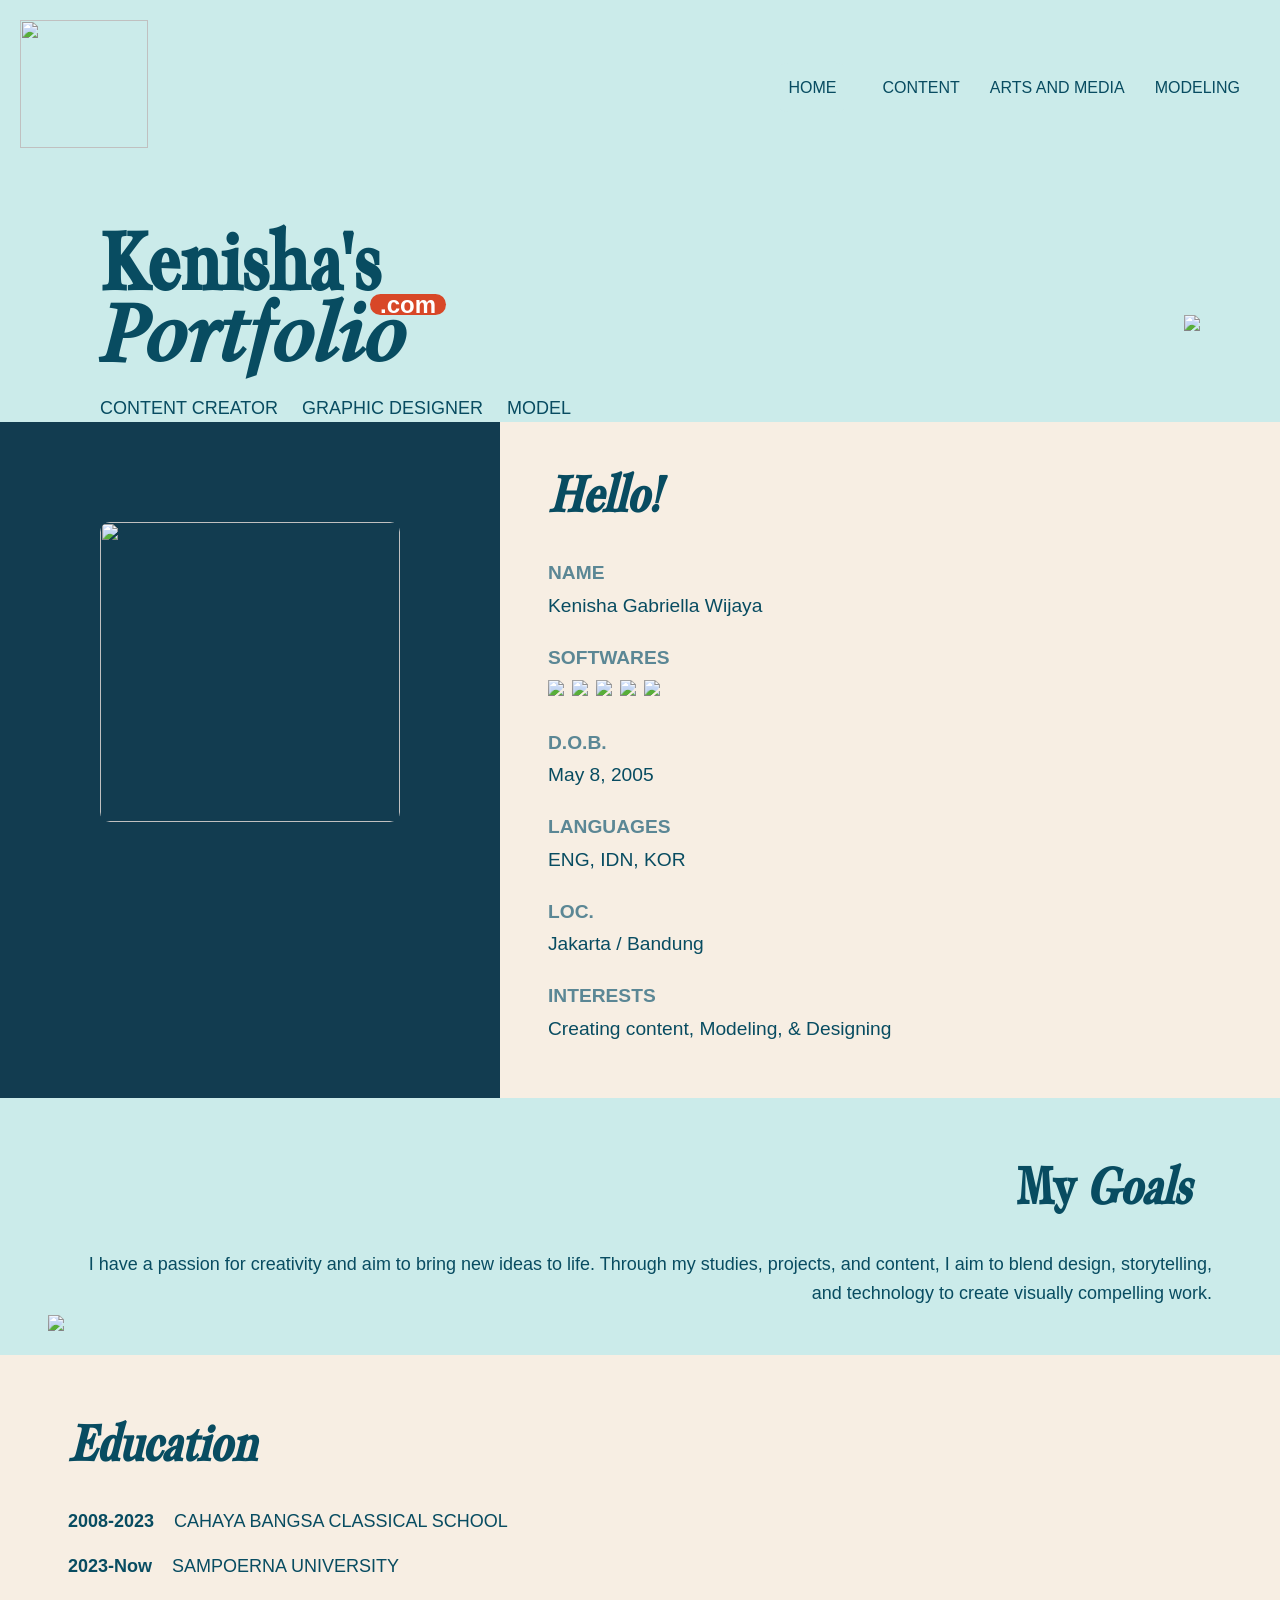
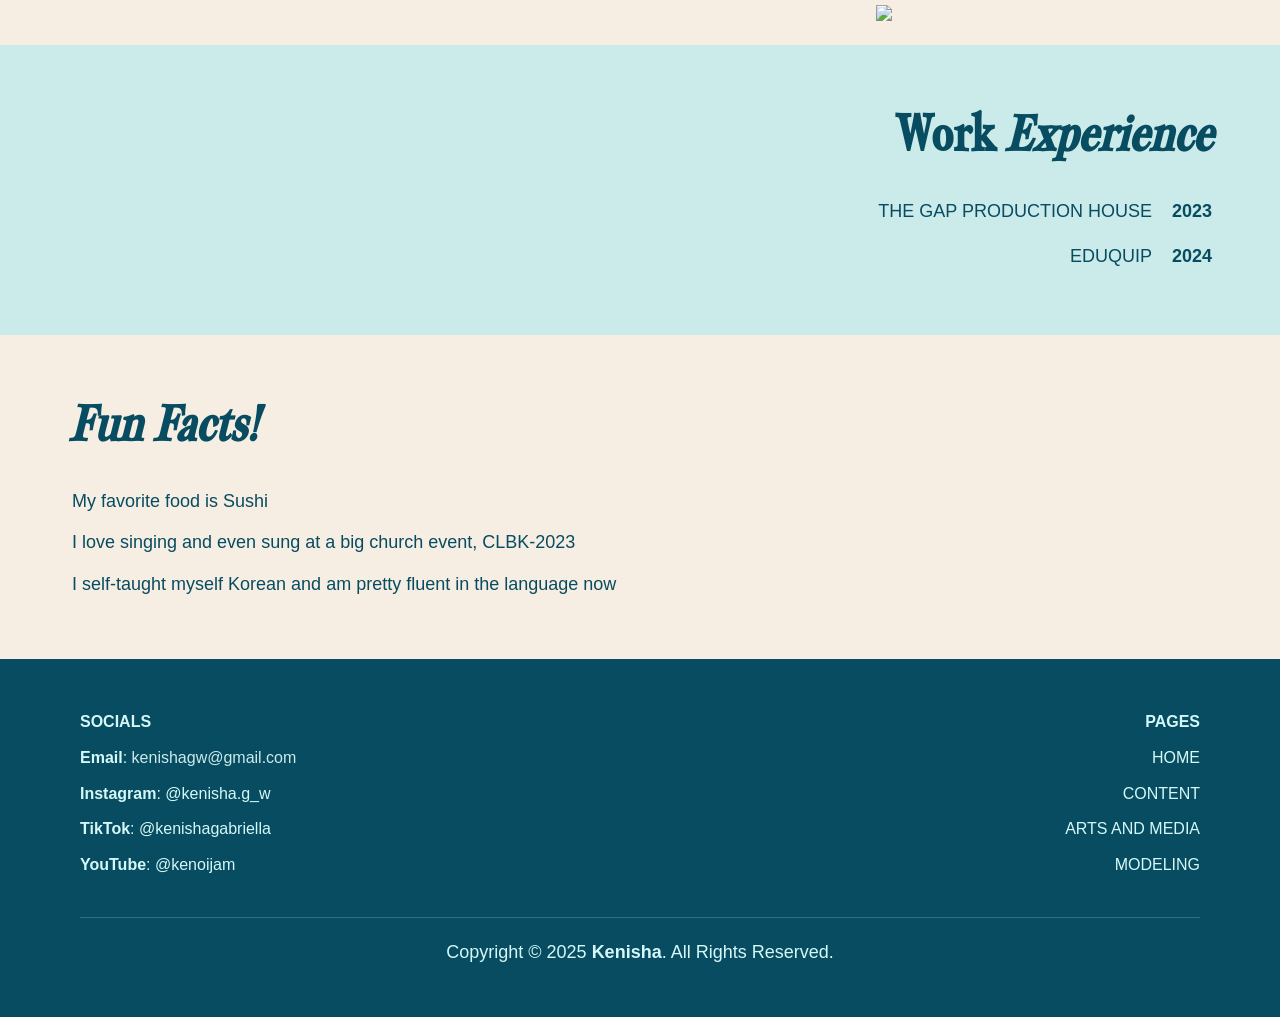
==== index.html @ 634381ec "Add files via upload" ====
<!DOCTYPE html>
<html lang="en">
<head>
  <meta charset="UTF-8" />
  <meta name="viewport" content="width=device-width, initial-scale=1.0"/>
  <title>Kenisha's Portfolio</title>
  <link rel="stylesheet" href="style.css"/>
</head>
<body>
  <header>
    <nav class="navbar">
      <div class="logo"><a href="index.html"><img src="/IMAGES/LOGO.png" style="width:128px;height:128px;" ></a></div>
      <ul style="font-family: Arial, Helvetica, sans-serif;">
        <li><a class="active" href="#">HOME</a></li>
        <li><a href="content.html">CONTENT</a></li>
        <li><a href="artsandmedia.html">ARTS AND MEDIA</a></li>
        <li><a href="modeling.html">MODELING</a></li>
      </ul>
    </nav>

<script>
//         const emailText = document.getElementById("emailText");

// // Add an event listener to the text to copy it when clicked
// emailText.addEventListener("click", function() {
//     // Create a temporary text area to hold the email text
//     const textarea = document.createElement("textarea");
//     textarea.value = emailText.innerText;
//     document.body.appendChild(textarea);
//     textarea.select();
//     document.execCommand("copy");
//     document.body.removeChild(textarea);

//     // Optionally, alert the user that the email was copied
//     alert("Email copied to clipboard: " + textarea.value);
// });

    // const email = document.getElementById("email");
    // const popup = document.getElementById("popup");

    // email.addEventListener("click", function (e) {
    //   const emailText = email.textContent;

    //   // Fallback-compatible copy logic
    //   if (navigator.clipboard && window.isSecureContext) {
    //     navigator.clipboard.writeText(emailText).then(() => {
    //       showPopup(e.pageX, e.pageY);
    //     }).catch(err => {
    //       fallbackCopy(emailText, e.pageX, e.pageY);
    //     });
    //   } else {
    //     fallbackCopy(emailText, e.pageX, e.pageY);
    //   }
    // });

    // function fallbackCopy(text, x, y) {
    //   const textarea = document.createElement("textarea");
    //   textarea.value = text;
    //   document.body.appendChild(textarea);
    //   textarea.select();
    //   try {
    //     document.execCommand("copy");
    //     showPopup(x, y);
    //   } catch (err) {
    //     alert("Copy failed");
    //   }
    //   document.body.removeChild(textarea);
    // }

    // function showPopup(x, y) {
    //   popup.style.left = `${x + 10}px`;
    //   popup.style.top = `${y + 10}px`;
    //   popup.style.display = "block";
    //   requestAnimationFrame(() => {
    //     popup.style.opacity = "1";
    //   });

    //   setTimeout(() => {
    //     popup.style.opacity = "0";
    //     setTimeout(() => {
    //       popup.style.display = "none";
    //     }, 300);
    //   }, 2000);
    // }
</script>


  </header>

  <main>
    <section class="hero">
      <div class="hero-content">
        <div class="hero-text">
          <h1>Kenisha's <span class="domain">Portfolio</span></h1>
          <div class="hero-tags">
            <span>CONTENT CREATOR</span>
            <span>GRAPHIC DESIGNER</span>
            <span>MODEL</span>
          </div>
        </div>
        <div class="hero-image">
          <img src="/IMAGES/PROFILE 1.png"/>
        </div>
      </div>
    </section>

    <section class="hello-section">
        <div class="photo-card">
          <img src="/IMAGES/PROFILE 2.JPG" style="width:300px;height:300px;"/>
        </div>
        <div class="info-card">
          <h2><span class="underline">Hello!</span></h2>
          
          <div class="name-section info-section">
            <strong>NAME</strong>
            <div class="content">Kenisha Gabriella Wijaya</div>
          </div>
          
          <div class="languages-section info-section">
            <strong>LANGUAGES</strong>
            <div class="content">ENG, IDN, KOR</div>
          </div>
          
          <div class="dob-section info-section">
            <strong>D.O.B.</strong>
            <div class="content">May 8, 2005</div>
          </div>
          
          <div class="loc-section info-section">
            <strong>LOC.</strong>
            <div class="content">Jakarta / Bandung</div>
          </div>
          
          <div class="interests-section info-section">
            <strong>INTERESTS</strong>
            <div class="content">Creating content, Modeling, & Designing</div>
          </div>
          
          <div class="software-section info-section">
            <strong>SOFTWARES</strong>
            <div class="software-icons">
              <span class="software-icon"><img src="SOFTWARES/SOFTWARE-01.png" style="width: 40px;"></span>
              <span class="software-icon"><img src="SOFTWARES/SOFTWARE-02.png" style="width: 40px;"></span>
              <span class="software-icon"><img src="SOFTWARES/SOFTWARE-03.png" style="width: 40px;"></span>
              <span class="software-icon"><img src="SOFTWARES/SOFTWARE-04.png" style="width: 40px;"></span>
              <span class="software-icon"><img src="SOFTWARES/SOFTWARE-05.png" style="width: 40px;"></span>
            </div>
          </div>
        </div>
      </section>

    <section class="goals-section">
      <h2>My<span class="circle">Goals</span></h2>
      <p>I have a passion for creativity and aim to bring new ideas to life. Through my studies, projects, and content, I aim to blend design, storytelling, and technology to create visually compelling work.</p>
    </section>

    <section class="education-section">
      <div class="arrow">
      <img src="/ELEMENTS/ARROW.png" class="g-arrow">
      </div>
      <h2><span class="highlight">Education</span></h2>
      <div class="education-item">
        <div class="year-school">2008-2023</div>
        <div class="school">CAHAYA BANGSA CLASSICAL SCHOOL</div>
      </div>
      <div class="education-item">
        <div class="year-school">2023-Now</div>
        <div class="school">SAMPOERNA UNIVERSITY</div>
      </div>
    </section>

    <section class="work-section">
      <img src="/ELEMENTS/ARROW 2.png" class="e-arrow">
      <h2>Work <span class="highlight">Experience</span></h2>
      <div class="work-items">
        <div class="work-item">
          <div class="year-work">2023</div>
          <div class="company">THE GAP PRODUCTION HOUSE</div>
        </div>
        <div class="work-item">
          <div class="year-work">2024</div>
          <div class="company">EDUQUIP</div>
          
        </div>
      </div>
    </section>

    <section class="fun-facts-section">
      <h2><span class="underline"><span class="highlight">Fun</span> Facts!</class></h2>
      <ul>
        <li>My favorite food is Sushi</li>
        <li>I love singing and even sung at a big church event, CLBK-2023</li>
        <li>I self-taught myself Korean and am pretty fluent in the language now</li>
      </ul>
    </section>

  <footer>
      <div class="footer-container">
        <div class="footer-contacts">
          <ul class="socials">
            <li><strong>SOCIALS</strong></li>
            <li><strong>Email</strong>: <span id="email">kenishagw@gmail.com</span></li>
            <div id="popup"><strong>Email copied to clipboard!</strong></div>
          <script>
            const email = document.getElementById("email");
            const popup = document.getElementById("popup");
        
            email.addEventListener("click", function (e) {
              const emailText = email.textContent;
        
              // Fallback-compatible copy logic
              if (navigator.clipboard && window.isSecureContext) {
                navigator.clipboard.writeText(emailText).then(() => {
                  showPopup(e.pageX, e.pageY);
                }).catch(err => {
                  fallbackCopy(emailText, e.pageX, e.pageY);
                });
              } else {
                fallbackCopy(emailText, e.pageX, e.pageY);
              }
            });
        
            function fallbackCopy(text, x, y) {
              const textarea = document.createElement("textarea");
              textarea.value = text;
              document.body.appendChild(textarea);
              textarea.select();
              try {
                document.execCommand("copy");
                showPopup(x, y);
              } catch (err) {
                alert("Copy failed");
              }
              document.body.removeChild(textarea);
            }

            function copyEmail(x, y) {
              const emailText = email.textContent;

              if (navigator.clipboard && window.isSecureContext) {
                  navigator.clipboard.writeText(emailText).then(() => {
                    showPopup(x, y);
                      }).catch(() => {
            fallbackCopy(emailText, x, y);
            });
            } else {
              fallbackCopy(emailText, x, y);
            }
          }

          email.addEventListener("touchstart", function (e) {
            const touch = e.touches[0];
            copyEmail(touch.pageX, touch.pageY);
          });   
        
            function showPopup(x, y) {
              popup.style.left = `${x + 10}px`;
              popup.style.top = `${y + 10}px`;
              popup.style.display = "block";
              requestAnimationFrame(() => {
                popup.style.opacity = "1";
              });
        
              setTimeout(() => {
                popup.style.opacity = "0";
                setTimeout(() => {
                  popup.style.display = "none";
                }, 300);
              }, 2000);
            }
          </script>
            <li><strong>Instagram</strong>: <a href="https://www.instagram.com/kenisha_g.w/" target="_blank">@kenisha.g_w</a></li>
            <li><strong>TikTok</strong>: <a href="https://www.tiktok.com/@kenishagabriella" target="_blank">@kenishagabriella</a></li>
            <li><strong>YouTube</strong>: <a href="https://youtube.com/@kenoijam?si=weQgr9ZJpMn4n5aB" target="_blank">@kenoijam</a></li>
          </ul>
        </div>
        
        <div class="footer-nav">
          <ul>
            <li><strong>PAGES</strong></li>
            <li><a href="index.html">HOME</a></li>
            <li><a href="content.html">CONTENT</a></li>
            <li><a href="artsandmedia.html">ARTS AND MEDIA</a></li>
            <li><a href="modeling.html">MODELING</a></li>
          </ul>
        </div>
      </div>

      <div class="footer-copyright">
        <p>Copyright © 2025 <strong>Kenisha</strong>. All Rights Reserved.</p>
      </div>
    </footer>
</body>
</html>
---- style.css ----
@font-face {
    font-family: 'MauritiusCondensed';
    src: url('Mauritius W01 Condensed.ttf') format('truetype');
    font-weight: normal;
    font-style: normal;
  }
  
  @font-face {
    font-family: 'MauritiusItalic';
    src: url('Mauritius W01 Italic.ttf') format('truetype');
    font-weight: normal;
    font-style: italic;
  }
  
  * {
    margin: 0;
    padding: 0;
    box-sizing: border-box;
  }
  
  body {
    margin: 0;
    font-family: 'MauritiusCondensed', sans-serif;
    color: #084c61;
    line-height: 1.6;
  }
  
  p{
    font-family: Arial, Helvetica, sans-serif;
    font-size: large;
  }

  /* Header */
  header {
    background-color: #cbebea;
    text-decoration: none;
  }
  
  .navbar {
    display: flex;
    justify-content: space-between;
    align-items: center;
    padding: 20px 20px;
    background-color: #cbebea;
    flex-wrap: wrap;
  }
  
  .nav-links {
    list-style: none;
    display: flex;
    gap: 5px;
    margin-left: auto;
  }
  
  .nav-links li a {
    text-decoration: none;
    color: #084c61;
    font-family: Arial, Helvetica, sans-serif;
  }
  
  .logo img {
    max-width: 100%;
    background-color: #cbebea;
  }
  
  nav ul {
    list-style: none;
    display: flex;
    gap: 30px;
    margin-right: 20px;
    padding: 0;
    margin-left: auto;
    background-color: #cbebea;
  }
  
  nav a {
    text-decoration: none;
    color: #084c61;
    position: relative;
    text-align: right;
        background-color: #cbebea;
  }


  .navbar a.active {
    border-radius: 1rem;
    background-image: url('/ELEMENTS/CIRCLE.png');
    background-size: cover;
    background-position: center;
    z-index: 1;
    position: relative;
    padding: 16px;
    text-decoration: none;
  }

  /* Hero Section */
  .hero {
    background-color: #cbebea;
    padding: 3rem 5rem 0 0;
  }
  
  .hero-content {
    display: flex;
    justify-content: space-between;
    align-items: center;
    margin-bottom: 0;
  }
  
  .hero-text {
    flex: 1;
    margin-left: 100px;
    font-size: 80px;
  }
  
  .hero-text h1 {
    font-size: 80px;
    line-height: 0.9;
    color: #084c61;
    font-family: 'MauritiusCondensed', sans-serif;
    margin-bottom: 1.5rem;
  }

  .domain {
    color: #084c61;
    font-family: 'MauritiusItalic', serif;
    position: relative;
  }
  
  .domain:after {
    content: '.com';
    position: absolute;
    top: 10px;
    right: -40px;
    font-size: 1.5rem;
    background-color: #D84727;
    color: white;
    padding: 0 10px;
    border-radius: 30px;
    font-family: Arial, Helvetica, sans-serif;
  }
  
  .hero-tags {
    display: flex;
    gap: 1.5rem;
    color: #084c61;
    font-size: 18px;
    font-family: Arial, Helvetica, sans-serif;
  }
  
  .hero-tags span {
    position: relative;
  }
  
  .hero-image {
    flex: 1;
    display: flex;
    justify-content: flex-end;
    margin-bottom: 0;
  }
  
  .hero-image img {
    max-height: 900px;
    object-fit: fill;
    margin-bottom: 0;
  }
  
/* Hello Section */
.hello-section {
    display: flex;
    background-color: #123C50;
    padding: 0;
    color: #fff;
  }

  .underline {
    font-style: italic;
    display: inline-block;
    background-image: url(/ELEMENTS/UNDERLINE.png);
    background-repeat: no-repeat;
    background-position: bottom center;
    background-size: 100% 5px;
    height: 70px;
  }
  
  .photo-card {
    width: 500px;
    height: 500px;
    padding: 0;
    display: flex;
    justify-content: center;
    align-items: center;
    background-color: #123C50;
  }
  
  .photo-card img {
    max-width: 100%;
    height: auto;
    width: 100%;
    border-radius: 10px;
  }
  
  .info-card {
    flex: 2;
    background-color: #f7eee3;
    padding: 2rem 3rem;
    color: #084c61;
    display: grid;
    grid-template-columns: 1fr 1fr;
    grid-template-areas:
      "heading heading"
      "name software"
      "dob languages"
      "loc ."
      "interests .";
    column-gap: 2rem;
    font-family: Arial, Helvetica, sans-serif;
  }
  
  .info-card h2 {
    grid-area: heading;
    font-size: 50px;
    margin-bottom: 1.5rem;
    color: #084c61;
    position: relative;
    display: inline-block;
    font-family: 'MauritiusCondensed', serif;
  }
  
  .name-section {
    grid-area: name;
  }

  .dob-section {
    grid-area: dob;
  }
  
  .loc-section {
    grid-area: loc;
  }
  
  .interests-section {
    grid-area: interests;
  }
  
  .software-section {
    grid-area: software;
  }
  
  .languages-section {
    grid-area: languages;
  }
  
  .info-section {
    margin-bottom: 1.5rem;
  }
  
  .info-section strong {
    color: #5B8795;
    display: block;
    margin-bottom: 0.3rem;
    font-size: larger;
  }
  
  .info-section .content {
    font-size: larger;
    line-height: 1.3;
  }
  
  /* Software styling */
  .software-icons {
    display: flex;
    gap: 8px;
    margin-top: 0.3rem;
  }
  
  /* Goals Section */
  .goals-section {
    background-color: #cbebea;
    padding: 3rem;
    text-align: right;
    position: relative;
  }
  
  .goals-section h2 {
    font-size: 50px;
    margin-bottom: 1.5rem;
    color: #084c61;
    margin-right: 20px;
    margin-left: 20px;
  }
  
  .highlight {
    font-style: italic;
  }

  .circle{
    font-style: italic;
    border-radius: 2rem;
    background-image: url('/ELEMENTS/CIRCLE.png');
    background-size: contain;
    background-position: 5px center;
    background-repeat: no-repeat;
    right: 6px;
    z-index: 1;
    position: relative;
    padding: 16px;
  }

  .g-arrow {
    position: absolute;
    display:inline-block;
    top: -40px;
    margin: 0;
    height: 100px;
  }

  .goals-section p {
    margin-right: 20px;
    margin-left: 20px;
    text-align: right;
  }
  
  /* Education Section */
  .education-section {
    background-color: #f7eee3;
    padding: 3rem;
    position: relative;
  }
  
  .education-section h2 {
    font-size: 50px;
    margin-bottom: 1.5rem;
    color: #084c61;
    position: relative;
    display: inline-block;
    margin-right: 20px;
    margin-left: 20px;
  }

  .education-item {
    display: flex;
    margin-bottom: 1rem;
    margin-right: 20px;
    margin-left: 20px;
    font-family: Arial, Helvetica, sans-serif;
    text-align: left;
    font-size: large;
  }
  
  .school {
    margin-left: 20px;
  }

  .year-school {
    font-weight: bold;
    font-family: Arial, Helvetica, sans-serif;
  }

  .e-arrow {
    position: absolute;
    top: -40px;
    margin: 0 auto;
    height: 100px;
  }
  
  /* Work Experience Section */
  .work-section {
    background-color: #cbebea;
    padding: 3rem;
    text-align: right; 
    position: relative;
}
  
  .work-section h2 {
    font-size: 50px;
    margin-bottom: 1.5rem;
    color: #084c61;
    text-align: right;
    position: relative;
    display: inline-block;
    margin-right: 20px;
    margin-left: 20px;
  }
  
  .work-item {
    display: flex;
    flex-direction: row-reverse;
    margin-bottom: 1rem;
    margin-right: 20px;
    margin-left: 20px;
    font-family: Arial, Helvetica, sans-serif;
    font-size: large;
  }
  
  .year-work {
    text-align: left;
    font-weight: bold;
    font-family: Arial, Helvetica, sans-serif;
  }
  .company {
    text-align: right;
    margin-right: 20px;
  }
  
  /* Fun Facts Section */
  .fun-facts-section {
    background-color: #f7eee3;
    padding: 3rem;
    
  }
  
  .fun-facts-section h2 {
    font-size: 50px;
    margin-bottom: 1.5rem;
    color: #084c61;
    position: relative;
    display: inline-block;
    margin-left: 20px;
  }
  
  .fun-facts-section ul {
    list-style: none;
    font-family: Arial, Helvetica, sans-serif;
    font-size:large
  }
  
  .fun-facts-section li {
    position: relative;
    padding-left: 1.5rem;
    margin-bottom: 0.8rem;
  }

  /* Footer */
  footer {
    background-color: #084c61;
    color: #D4F8F8;
    padding: 50px 80px;
    font-family: Arial, Helvetica, sans-serif;
  }
  .footer-container {
    display: flex;
    justify-content: space-between;
    margin-bottom: 30px;
    align-items: flex-start;
  }
  
  .footer-contacts {
    flex: 1;
  }
  
  .footer-nav {
    flex: 1;
    text-align: right;
  }
  
  .socials {
    margin: 0;
    padding: 0;
    list-style: none;
  }

  .socials li {
    margin-right: 30px;
    margin-bottom: 10px;
  }
  
  .footer-contacts a {
    color: #D4F8F8;
    text-decoration: none;
  }

  .footer-contacts a:hover {
    text-decoration: underline;
  }

  .footer-nav ul {
    list-style: none;
    padding: 0;
    margin: 0;
  }
  
  .footer-nav li {
    margin-bottom: 10px;
  }
  
  .footer-nav a {
    color: #D4F8F8;
    text-decoration: none;
  }
  
  .footer-nav a:hover {
    text-decoration: underline;
  }
  
  .footer-copyright {
    border-top: 1px solid rgba(212, 248, 248, 0.2);
    padding-top: 20px;
    text-align: center;
  }

  #email {
    color: #cbebea;
    cursor: pointer;
  }

  #email:hover{
    text-decoration: underline;
  }

  #popup {
    position: absolute;
    background-color: #f7eee3;
    color: #084c61;
    padding: 10px 16px;
    border-radius: 25px;
    font-size: 14px;
    display: none;
    opacity: 0;
    transition: opacity 0.3s ease;
    z-index: 1000;
    pointer-events: none;
    font-family: Arial, Helvetica, sans-serif;
    font-style: italic;
  }

  /* Add this to your media query for smaller screens */
  @media (max-width: 768px) {
    .footer-container {
      flex-direction: column;
    }
    
    .footer-nav {
      text-align: left;
      margin-top: 20px;
    }
    .hero-image {
      display: flex;
      justify-content: center !important;
      align-items: center;
      width: 100%;
      padding: 0;
      margin: 0 auto;
    }
  
    .photo-card {
      display: flex;
      justify-content: center !important;
      align-items: center;
      width: 100%;
      padding: 0;
      margin: 0 auto 2rem auto;
      text-align: center;
    }
  
    .hero-image img{
      max-width: 100%;
      height: auto;
      margin: 0 auto;
      padding-left: 80px;
      display: block;
    }
    .photo-card img {
      max-width: 100%;
      height: auto;
      margin: 0 auto;
      display: block;
    }
  }

  .info-card {
    grid-template-columns: 1fr;
    grid-template-areas:
      "heading"
      "name"
      "software"
      "dob"
      "languages"
      "loc"
      "interests";
  }
  /* Responsive Styles */
  @media (max-width: 1024px) {
    .hero-text h1 {
      margin-left: 0;
      font-size: 4rem;
      text-align: center;
    }
    
    .hero-image img {
      max-height: 400px;
      justify-content: center;
    }
  }
  
  @media (max-width: 768px) {
    .navbar {
      flex-direction: column;
      align-items: flex-start;
    }
  
    .nav-links {
      flex-direction: column;
      width: 100%;
      gap: 0.5rem;
      margin: 1rem 0 0 0;
    }
  
    .nav-links li {
      width: 100%;
    }
  
    .nav-links li a {
      display: block;
      width: 100%;
      padding: 0.5rem;
      background-color: #f7eee3;
      text-align: left;
    }

    .hero-content {
        flex-direction: column;
        align-items: center;
        text-align: center;

    }
    
    .hero-text {
      margin-left: auto;
      margin-right: auto;
      text-align: center;
      padding: 0 1rem;
      max-width: 100%;
    }
    
    .hero-image {
      justify-content: center;
    }
    
    .hello-section {
      flex-direction: column;
    }
    
    .photo-card {
      margin-bottom: 2rem;
    }
    
    .interest-buttons {
      flex-direction: column;
      align-items: center;
    }
    
    .work-section h2 {
      float: none;
      text-align: left;
    }
    
    .work-item {
      flex-direction: row;
    }
    
    .company {
      text-align: left;
      padding-right: 0;
      padding-left: 20px;
    }
  }
  
  @media (max-width: 480px) {
    header {
      padding: 1rem;
    }
    
    .navbar {
      flex-direction: column;
    }
    
    nav ul {
      flex-direction: column;
      align-items: center;
      margin-top: 1rem;
    }
    
    .hero {
      padding: 1rem;
    }
    
    .hero-text h1 {
      font-size: 3rem;
      margin-left: 0;
      text-align: center;
    }

    .hero-image {
      justify-content: center;
    }
    
    .hello-section {
      flex-direction: column;
    }
    
    .photo-card {
      margin-bottom: 2rem;
      justify-content: center;
    }
    
    .hello-section,
    .goals-section,
    .education-section,
    .work-section,
    .fun-facts-section,
    .interested-section,
    .contact-section {
      padding: 2rem 1rem;
    }
  }
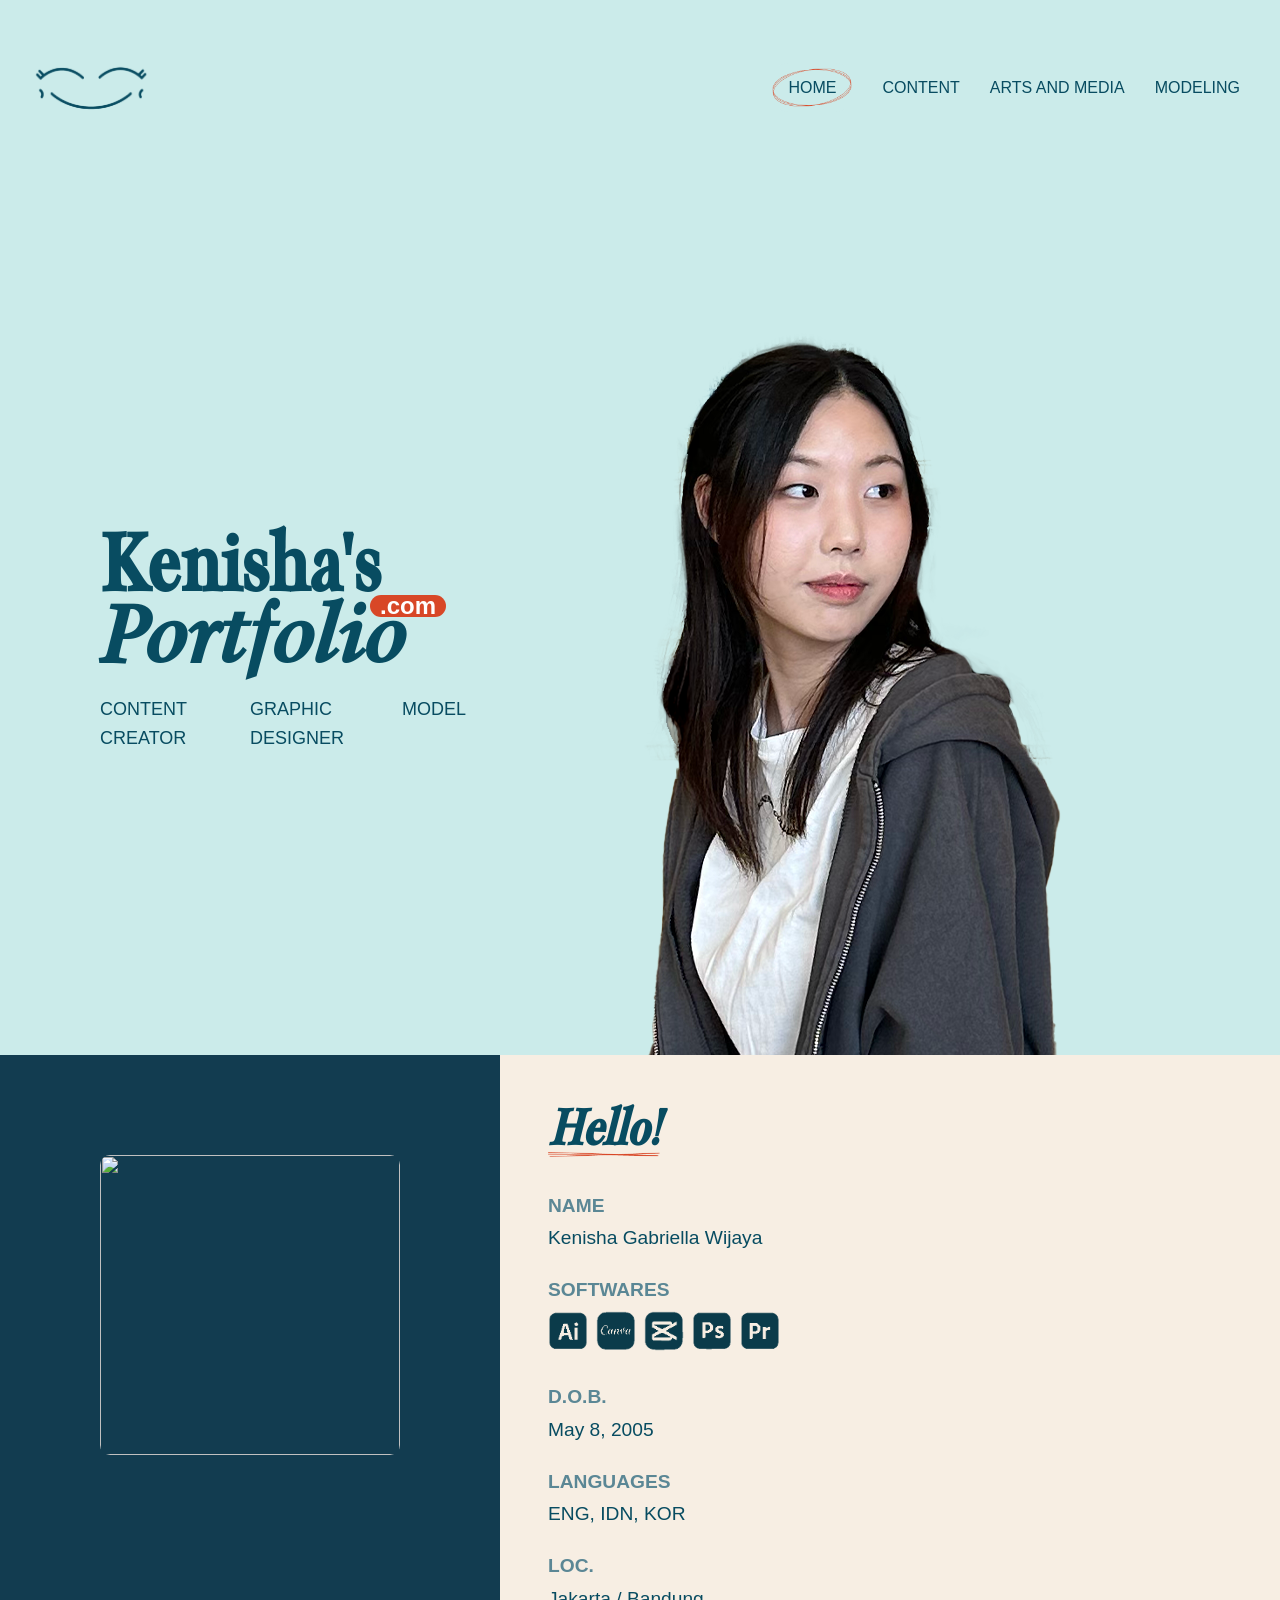
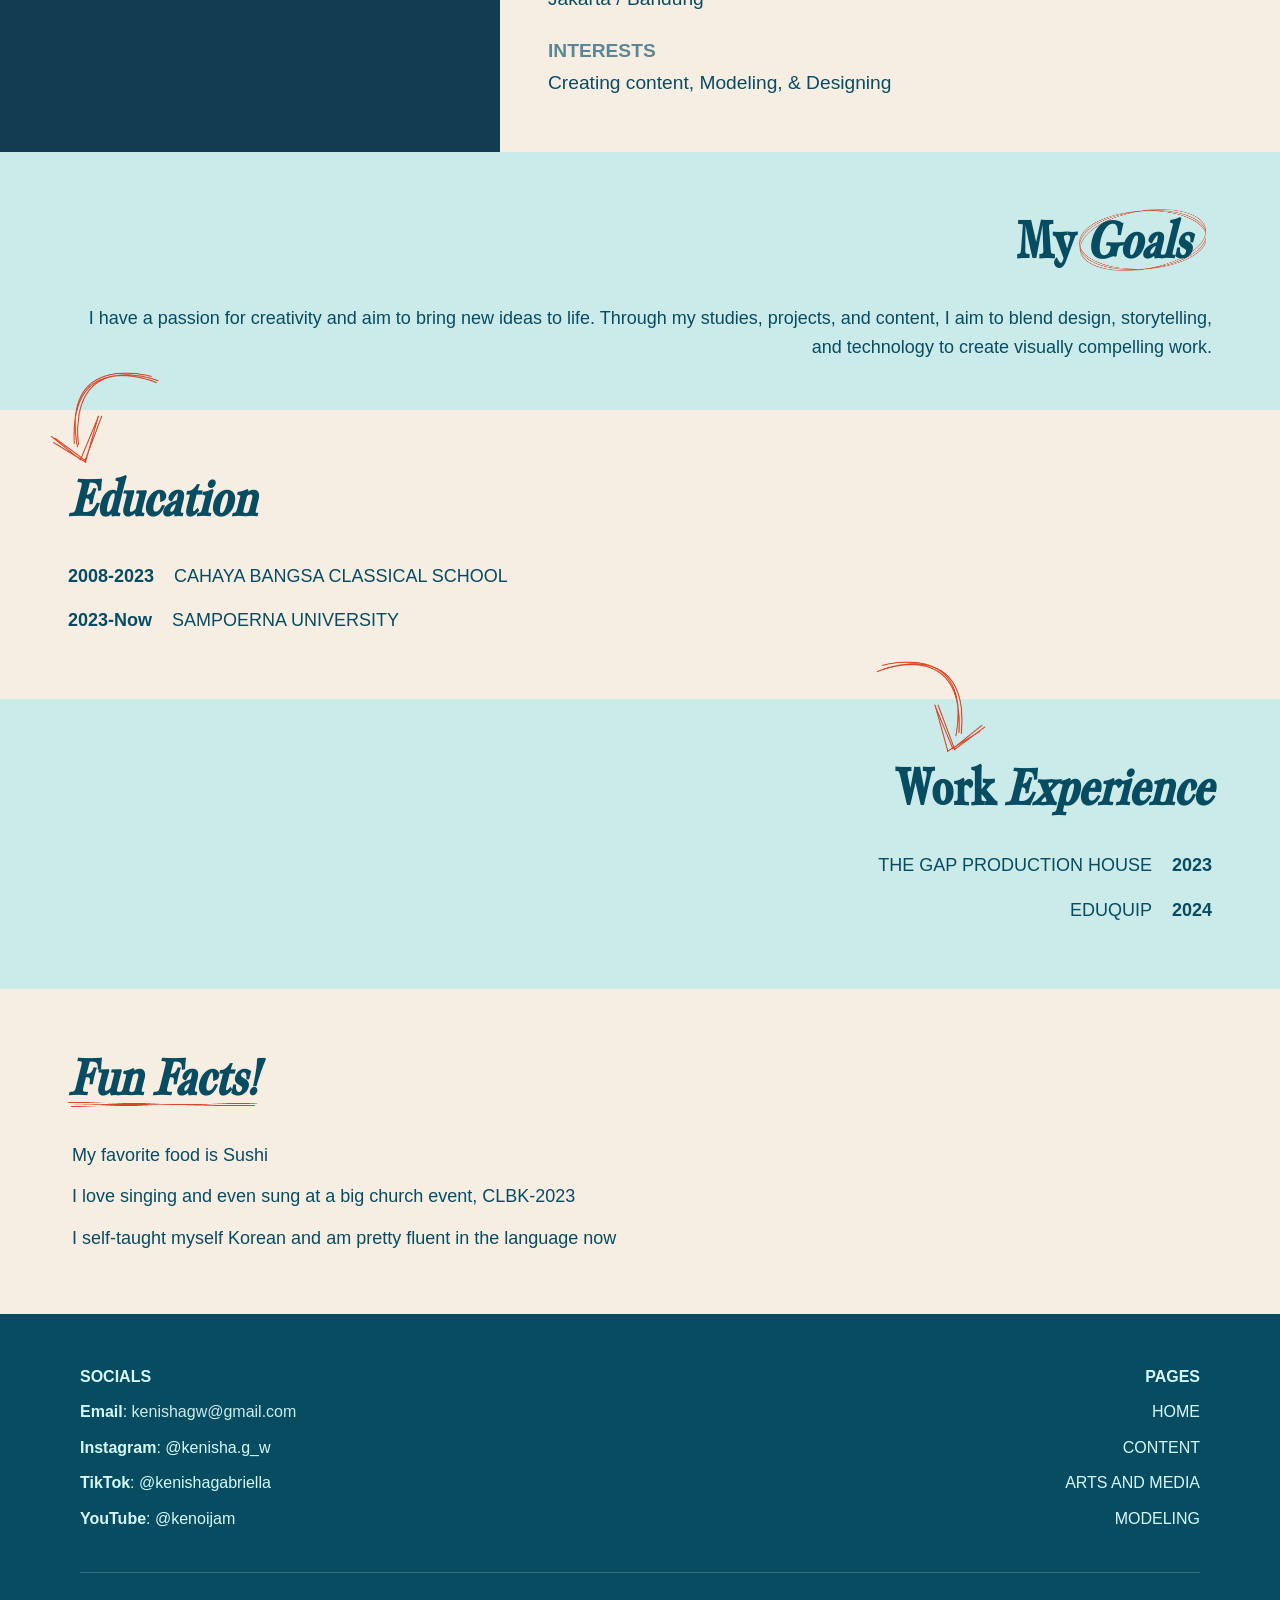
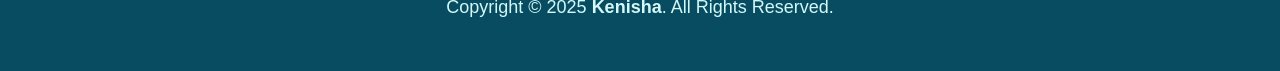
==== commit c1f6504c: "index.html" ====
--- a/index.html
+++ b/index.html
@@ -9,7 +9,7 @@
 <body>
   <header>
     <nav class="navbar">
-      <div class="logo"><a href="index.html"><img src="/IMAGES/LOGO.png" style="width:128px;height:128px;" ></a></div>
+      <div class="logo"><a href="index.html"><img src="IMAGES/LOGO.png" style="width:128px;height:128px;" ></a></div>
       <ul style="font-family: Arial, Helvetica, sans-serif;">
         <li><a class="active" href="#">HOME</a></li>
         <li><a href="content.html">CONTENT</a></li>
@@ -291,4 +291,4 @@
       </div>
     </footer>
 </body>
-</html>+</html>
